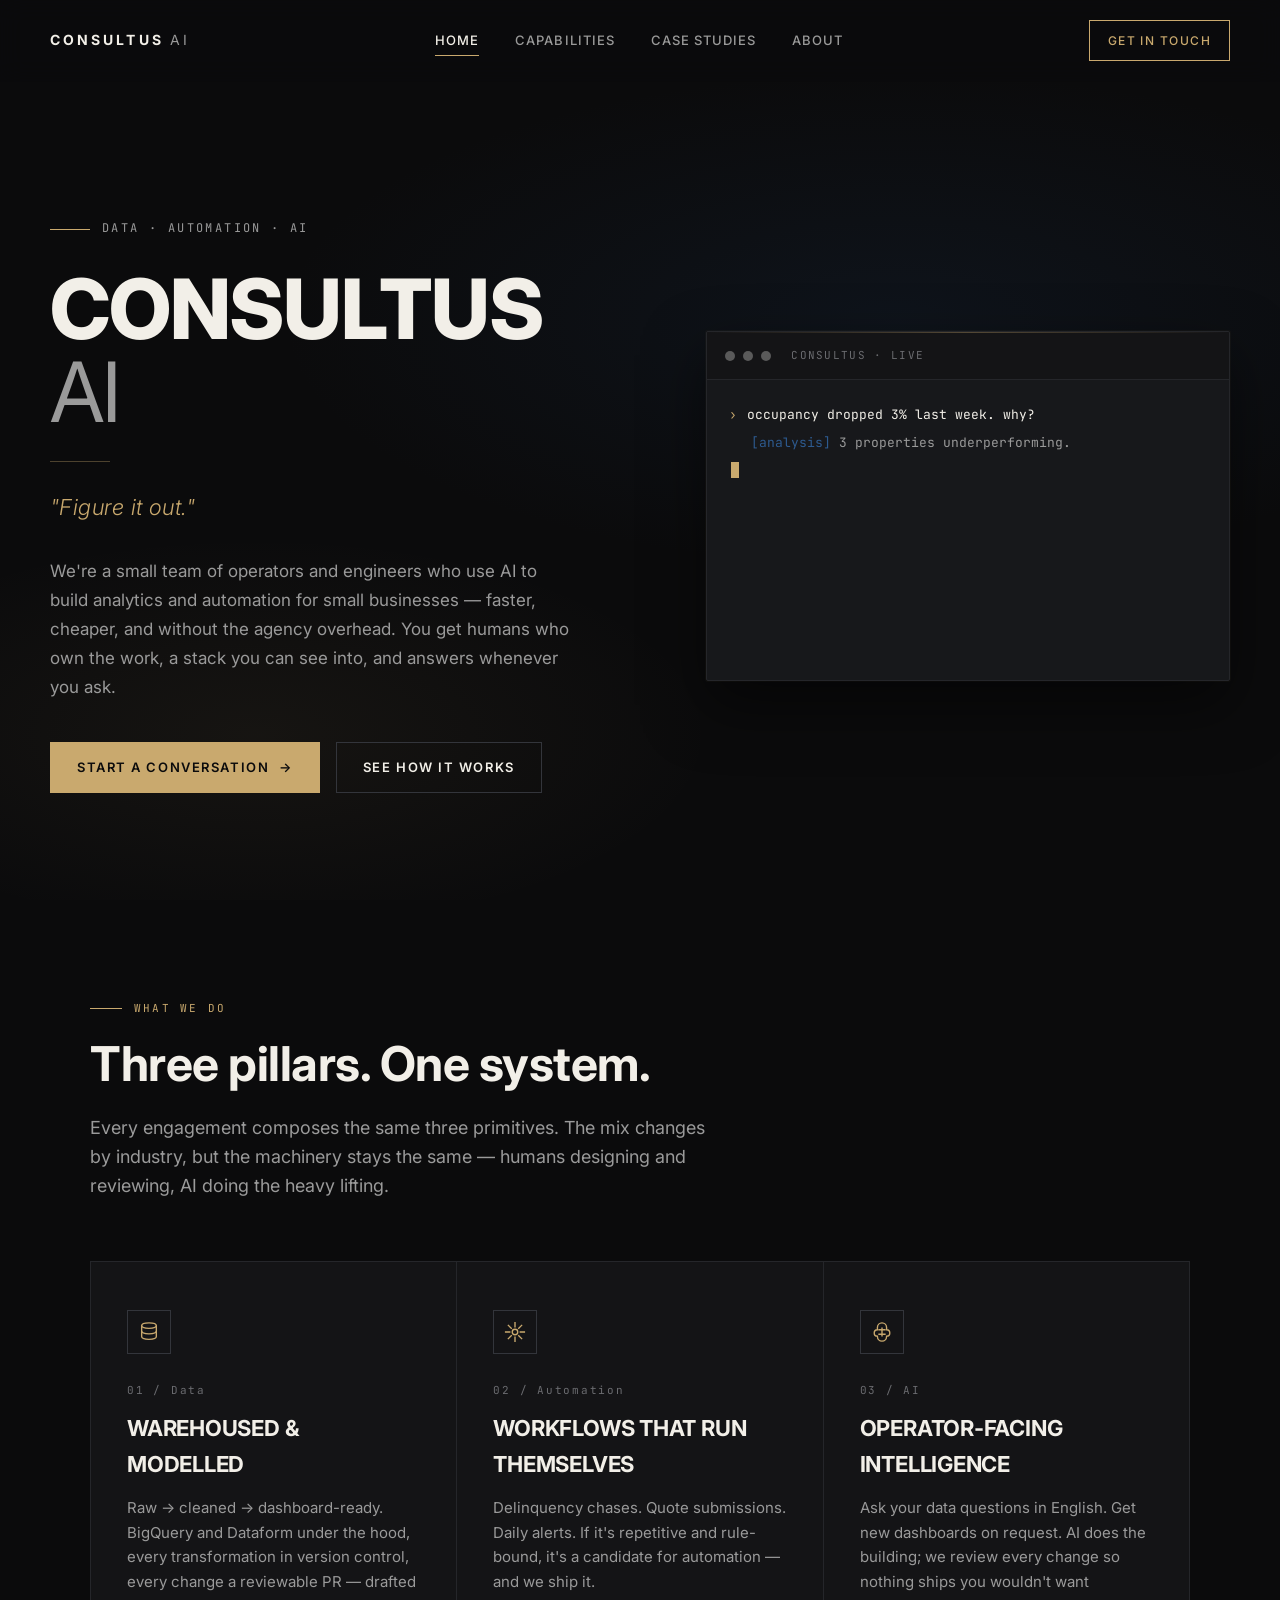
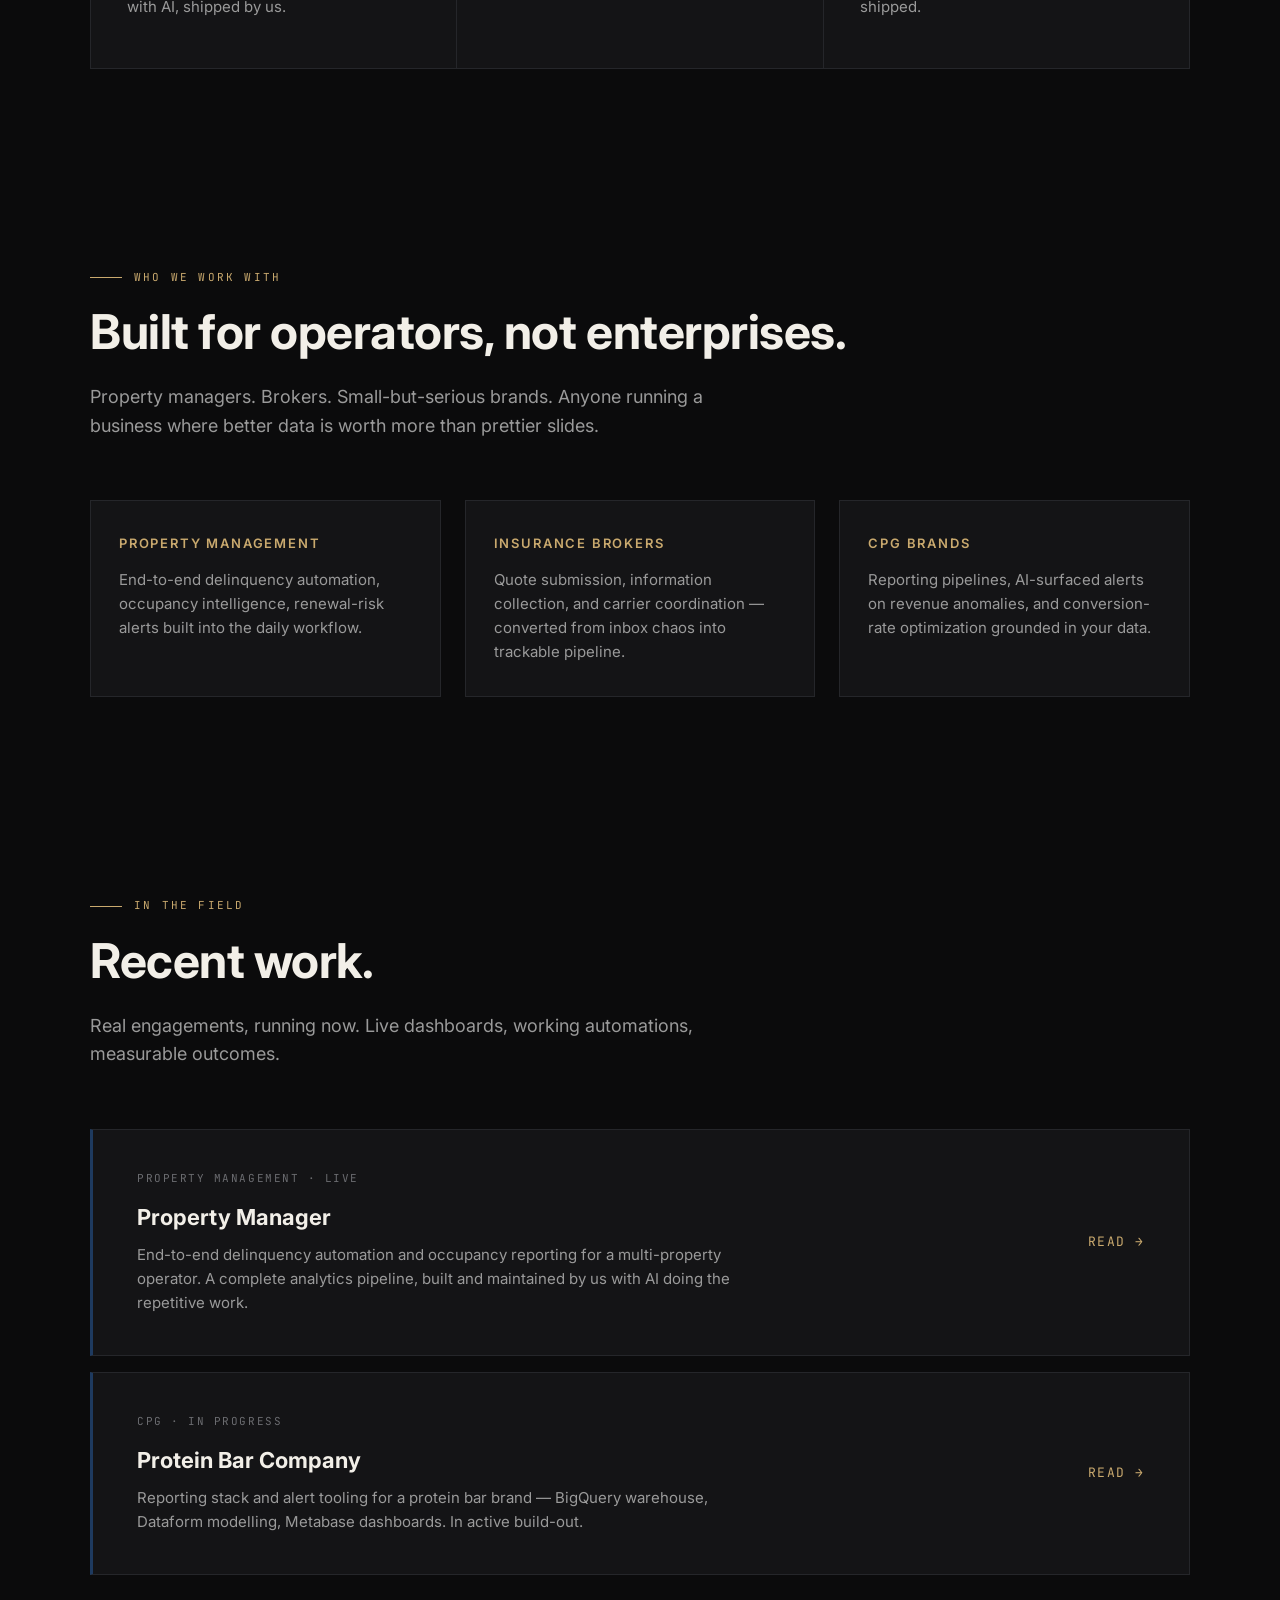
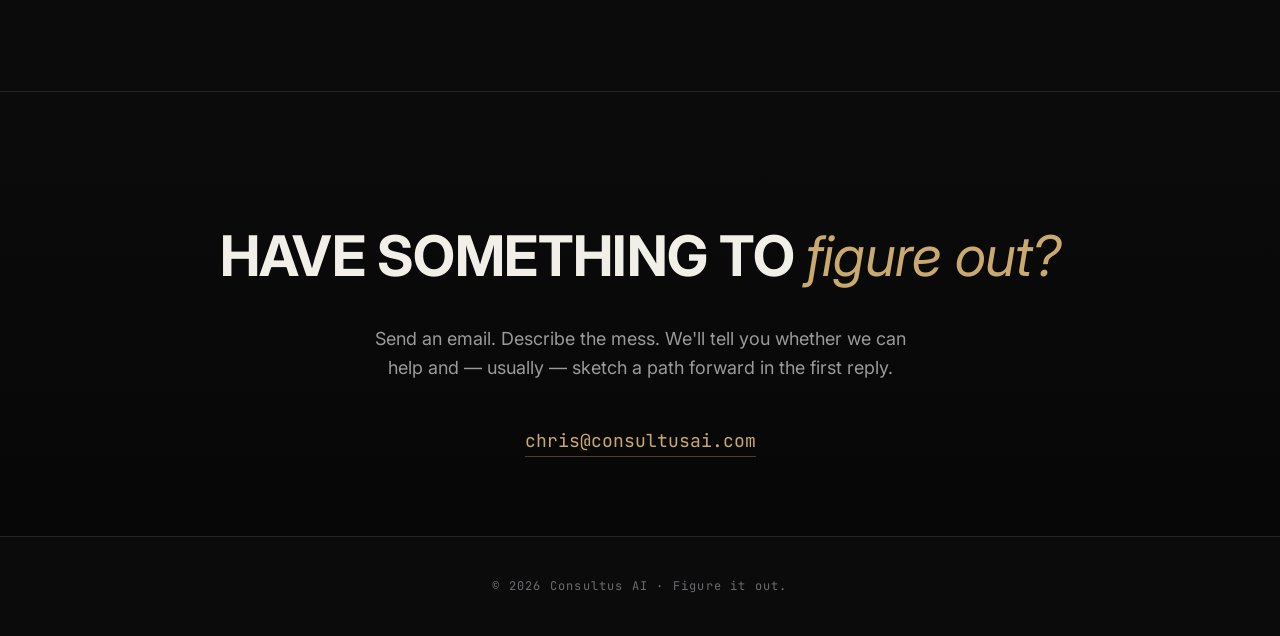
==== index.html @ f6390fef "Initial site: home, capabilities, case studies, about" ====
<!doctype html>
<html lang="en">
<head>
  <meta charset="utf-8" />
  <meta name="viewport" content="width=device-width,initial-scale=1" />
  <title>Consultus AI — Figure it out.</title>
  <meta name="description" content="Human-led, AI-enabled analytics and automation for operators. Data pipelines, dashboards, and workflows we build, maintain, and explain — with AI as the force multiplier." />
  <meta property="og:title" content="Consultus AI — Figure it out." />
  <meta property="og:description" content="Human-led, AI-enabled analytics and automation for operators." />
  <meta property="og:type" content="website" />
  <link rel="preconnect" href="https://fonts.googleapis.com" />
  <link rel="preconnect" href="https://fonts.gstatic.com" crossorigin />
  <link href="https://fonts.googleapis.com/css2?family=Inter:wght@300;400;500;600;700;800&family=JetBrains+Mono:wght@400;500&display=swap" rel="stylesheet" />
  <link rel="stylesheet" href="styles.css" />
</head>
<body>
  <header class="site-header">
    <nav class="nav">
      <a href="/" class="logo">Consultus<span class="ai">AI</span></a>
      <ul class="nav-links">
        <li><a href="/" class="active">Home</a></li>
        <li><a href="/capabilities.html">Capabilities</a></li>
        <li><a href="/case-studies.html">Case Studies</a></li>
        <li><a href="/about.html">About</a></li>
      </ul>
      <a href="mailto:chris@consultusai.com" class="nav-cta">Get in touch</a>
    </nav>
  </header>

  <main>
    <section class="hero">
      <div class="hero-bg"></div>
      <div class="hero-inner">
        <div>
          <div class="hero-eyebrow">Data · Automation · AI</div>
          <h1 class="hero-title">Consultus <span class="ai-mark">AI</span></h1>
          <div class="hero-divider"></div>
          <div class="hero-motto">"Figure it out."</div>
          <p class="hero-copy">
            We're a small team of operators and engineers who use AI to build
            analytics and automation for small businesses — faster, cheaper,
            and without the agency overhead. You get humans who own the work,
            a stack you can see into, and answers whenever you ask.
          </p>
          <div class="hero-ctas">
            <a href="mailto:chris@consultusai.com" class="btn btn-primary">
              Start a conversation <span class="btn-arrow">→</span>
            </a>
            <a href="/capabilities.html" class="btn btn-ghost">See how it works</a>
          </div>
        </div>

        <div class="terminal">
          <div class="terminal-header">
            <span class="dot" style="background:#5a5a5a"></span>
            <span class="dot" style="background:#5a5a5a"></span>
            <span class="dot" style="background:#5a5a5a"></span>
            <span class="title">consultus · live</span>
          </div>
          <div class="terminal-body" id="terminal-body"></div>
        </div>
      </div>
    </section>

    <section class="section reveal">
      <div class="section-eyebrow">What we do</div>
      <h2 class="section-title">Three pillars. One system.</h2>
      <p class="section-lead">
        Every engagement composes the same three primitives. The mix changes by
        industry, but the machinery stays the same — humans designing and
        reviewing, AI doing the heavy lifting.
      </p>

      <div class="pillars">
        <div class="pillar">
          <div class="pillar-icon">
            <svg viewBox="0 0 24 24"><ellipse cx="12" cy="5" rx="8" ry="3"/><path d="M4 5v6c0 1.66 3.58 3 8 3s8-1.34 8-3V5"/><path d="M4 11v6c0 1.66 3.58 3 8 3s8-1.34 8-3v-6"/></svg>
          </div>
          <div class="pillar-number">01 / Data</div>
          <h3 class="pillar-title">Warehoused &amp; modelled</h3>
          <p class="pillar-copy">
            Raw → cleaned → dashboard-ready. BigQuery and Dataform under the hood,
            every transformation in version control, every change a reviewable PR
            — drafted with AI, shipped by us.
          </p>
        </div>

        <div class="pillar">
          <div class="pillar-icon">
            <svg viewBox="0 0 24 24"><circle cx="12" cy="12" r="3"/><path d="M12 1v6M12 17v6M4.22 4.22l4.24 4.24M15.54 15.54l4.24 4.24M1 12h6M17 12h6M4.22 19.78l4.24-4.24M15.54 8.46l4.24-4.24"/></svg>
          </div>
          <div class="pillar-number">02 / Automation</div>
          <h3 class="pillar-title">Workflows that run themselves</h3>
          <p class="pillar-copy">
            Delinquency chases. Quote submissions. Daily alerts. If it's repetitive
            and rule-bound, it's a candidate for automation — and we ship it.
          </p>
        </div>

        <div class="pillar">
          <div class="pillar-icon">
            <svg viewBox="0 0 24 24"><path d="M12 2a5 5 0 0 0-5 5v2.5a3.5 3.5 0 0 0 0 7V17a5 5 0 0 0 10 0v-.5a3.5 3.5 0 0 0 0-7V7a5 5 0 0 0-5-5z"/><path d="M12 7v10M8 9.5h8M8 14.5h8"/></svg>
          </div>
          <div class="pillar-number">03 / AI</div>
          <h3 class="pillar-title">Operator-facing intelligence</h3>
          <p class="pillar-copy">
            Ask your data questions in English. Get new dashboards on request.
            AI does the building; we review every change so nothing ships
            you wouldn't want shipped.
          </p>
        </div>
      </div>
    </section>

    <section class="section reveal">
      <div class="section-eyebrow">Who we work with</div>
      <h2 class="section-title">Built for operators, not enterprises.</h2>
      <p class="section-lead">
        Property managers. Brokers. Small-but-serious brands. Anyone running
        a business where better data is worth more than prettier slides.
      </p>

      <div class="industries">
        <div class="industry-card">
          <h4>Property Management</h4>
          <p>End-to-end delinquency automation, occupancy intelligence, renewal-risk alerts built into the daily workflow.</p>
        </div>
        <div class="industry-card">
          <h4>Insurance Brokers</h4>
          <p>Quote submission, information collection, and carrier coordination — converted from inbox chaos into trackable pipeline.</p>
        </div>
        <div class="industry-card">
          <h4>CPG Brands</h4>
          <p>Reporting pipelines, AI-surfaced alerts on revenue anomalies, and conversion-rate optimization grounded in your data.</p>
        </div>
      </div>
    </section>

    <section class="section reveal">
      <div class="section-eyebrow">In the field</div>
      <h2 class="section-title">Recent work.</h2>
      <p class="section-lead">
        Real engagements, running now. Live dashboards, working automations,
        measurable outcomes.
      </p>

      <a href="/case-studies.html#property-manager" class="case-teaser" style="display:grid">
        <div>
          <div class="meta">Property Management · Live</div>
          <h3>Property Manager</h3>
          <p>End-to-end delinquency automation and occupancy reporting for a multi-property operator. A complete analytics pipeline, built and maintained by us with AI doing the repetitive work.</p>
        </div>
        <div class="arrow">READ →</div>
      </a>

      <a href="/case-studies.html#protein-bar-company" class="case-teaser" style="display:grid">
        <div>
          <div class="meta">CPG · In progress</div>
          <h3>Protein Bar Company</h3>
          <p>Reporting stack and alert tooling for a protein bar brand — BigQuery warehouse, Dataform modelling, Metabase dashboards. In active build-out.</p>
        </div>
        <div class="arrow">READ →</div>
      </a>
    </section>
  </main>

  <section class="contact">
    <div class="contact-inner">
      <h2>Have something to <span class="accent">figure out?</span></h2>
      <p>
        Send an email. Describe the mess. We'll tell you whether we can help
        and — usually — sketch a path forward in the first reply.
      </p>
      <a href="mailto:chris@consultusai.com" class="contact-email">chris@consultusai.com</a>
    </div>
  </section>

  <footer>
    © <span id="year"></span> Consultus AI · Figure it out.
  </footer>

  <script>document.getElementById("year").textContent = new Date().getFullYear();</script>
  <script src="script.js"></script>
</body>
</html>
---- styles.css ----
:root {
  --bg: #0b0b0c;
  --bg-elevated: #141416;
  --bg-card: #17181b;
  --border: #25262a;
  --border-strong: #33353b;
  --text: #f2efe8;
  --text-muted: #9a9a9a;
  --text-dim: #6b6c70;
  --navy: #1e3a5f;
  --navy-bright: #2d5a8f;
  --gold: #c9a96e;
  --gold-bright: #e0bf82;
  --accent-line: rgba(201, 169, 110, 0.35);
  --max-width: 1180px;
  --radius: 2px;
  --font-display: "Inter", -apple-system, BlinkMacSystemFont, "Segoe UI", sans-serif;
  --font-mono: "JetBrains Mono", "SF Mono", Menlo, Consolas, monospace;
}

* { box-sizing: border-box; margin: 0; padding: 0; }

html { scroll-behavior: smooth; }

body {
  background: var(--bg);
  color: var(--text);
  font-family: var(--font-display);
  font-weight: 400;
  line-height: 1.6;
  -webkit-font-smoothing: antialiased;
  -moz-osx-font-smoothing: grayscale;
  overflow-x: hidden;
}

a { color: inherit; text-decoration: none; }

img { max-width: 100%; display: block; }

/* ─── Header ─── */
.site-header {
  position: fixed;
  top: 0;
  left: 0;
  right: 0;
  z-index: 100;
  padding: 20px 40px;
  background: rgba(11, 11, 12, 0.75);
  backdrop-filter: blur(12px);
  -webkit-backdrop-filter: blur(12px);
  border-bottom: 1px solid transparent;
  transition: border-color 0.3s ease;
}
.site-header.scrolled { border-bottom-color: var(--border); }

.nav {
  max-width: var(--max-width);
  margin: 0 auto;
  display: flex;
  align-items: center;
  justify-content: space-between;
}

.logo {
  font-weight: 700;
  letter-spacing: 0.22em;
  font-size: 14px;
  text-transform: uppercase;
}
.logo .ai { color: var(--text-muted); margin-left: 6px; font-weight: 400; }

.nav-links {
  display: flex;
  gap: 36px;
  list-style: none;
  font-size: 13px;
  letter-spacing: 0.08em;
  text-transform: uppercase;
  font-weight: 500;
}
.nav-links a {
  color: var(--text-muted);
  transition: color 0.2s ease;
  position: relative;
}
.nav-links a:hover, .nav-links a.active { color: var(--text); }
.nav-links a.active::after {
  content: "";
  position: absolute;
  left: 0; right: 0; bottom: -8px;
  height: 1px;
  background: var(--gold);
}

.nav-cta {
  padding: 10px 18px;
  border: 1px solid var(--gold);
  color: var(--gold);
  font-size: 12px;
  letter-spacing: 0.12em;
  text-transform: uppercase;
  font-weight: 500;
  transition: all 0.25s ease;
}
.nav-cta:hover {
  background: var(--gold);
  color: var(--bg);
}

/* ─── Layout ─── */
main { padding-top: 72px; }

.section {
  max-width: var(--max-width);
  margin: 0 auto;
  padding: 100px 40px;
}
.section-narrow { max-width: 900px; }

.section-eyebrow {
  font-family: var(--font-mono);
  font-size: 11px;
  letter-spacing: 0.2em;
  text-transform: uppercase;
  color: var(--gold);
  margin-bottom: 20px;
  display: flex;
  align-items: center;
  gap: 12px;
}
.section-eyebrow::before {
  content: "";
  width: 32px;
  height: 1px;
  background: var(--gold);
}

.section-title {
  font-size: clamp(32px, 4vw, 48px);
  font-weight: 700;
  letter-spacing: -0.01em;
  line-height: 1.1;
  margin-bottom: 24px;
}

.section-lead {
  font-size: 18px;
  color: var(--text-muted);
  max-width: 620px;
  margin-bottom: 60px;
}

/* ─── Hero ─── */
.hero {
  min-height: calc(100vh - 72px);
  display: flex;
  align-items: center;
  padding: 120px 40px 80px;
  position: relative;
  overflow: hidden;
}

.hero-bg {
  position: absolute;
  inset: 0;
  background:
    radial-gradient(ellipse 80% 50% at 70% 30%, rgba(30, 58, 95, 0.18), transparent 60%),
    radial-gradient(ellipse 60% 40% at 20% 80%, rgba(201, 169, 110, 0.06), transparent 60%);
  pointer-events: none;
}

.hero-inner {
  max-width: var(--max-width);
  margin: 0 auto;
  width: 100%;
  display: grid;
  grid-template-columns: 1.1fr 1fr;
  gap: 80px;
  align-items: center;
  position: relative;
}

.hero-eyebrow {
  font-family: var(--font-mono);
  font-size: 12px;
  letter-spacing: 0.2em;
  text-transform: uppercase;
  color: var(--text-muted);
  margin-bottom: 28px;
  display: flex;
  align-items: center;
  gap: 12px;
}
.hero-eyebrow::before {
  content: "";
  width: 40px;
  height: 1px;
  background: var(--gold);
}

.hero-title {
  font-size: clamp(44px, 6.5vw, 84px);
  font-weight: 800;
  letter-spacing: -0.02em;
  line-height: 1;
  margin-bottom: 28px;
  text-transform: uppercase;
}
.hero-title .ai-mark {
  color: var(--text-muted);
  font-weight: 400;
}

.hero-divider {
  width: 60px;
  height: 1px;
  background: var(--accent-line);
  margin: 28px 0;
}

.hero-motto {
  font-size: clamp(18px, 2vw, 22px);
  color: var(--gold);
  font-style: italic;
  letter-spacing: 0.02em;
  margin-bottom: 32px;
  font-weight: 300;
}

.hero-copy {
  font-size: 17px;
  color: var(--text-muted);
  margin-bottom: 40px;
  max-width: 520px;
  line-height: 1.7;
}

.hero-ctas {
  display: flex;
  gap: 16px;
  flex-wrap: wrap;
}

.btn {
  display: inline-flex;
  align-items: center;
  gap: 10px;
  padding: 14px 26px;
  font-size: 13px;
  letter-spacing: 0.12em;
  text-transform: uppercase;
  font-weight: 600;
  border: 1px solid transparent;
  transition: all 0.25s ease;
  cursor: pointer;
  font-family: inherit;
}
.btn-primary {
  background: var(--gold);
  color: var(--bg);
  border-color: var(--gold);
}
.btn-primary:hover {
  background: var(--gold-bright);
  border-color: var(--gold-bright);
  transform: translateY(-1px);
}
.btn-ghost {
  color: var(--text);
  border-color: var(--border-strong);
}
.btn-ghost:hover {
  border-color: var(--gold);
  color: var(--gold);
}
.btn-arrow { transition: transform 0.25s ease; }
.btn:hover .btn-arrow { transform: translateX(4px); }

/* ─── Hero Terminal ─── */
.terminal {
  background: var(--bg-card);
  border: 1px solid var(--border);
  border-radius: var(--radius);
  font-family: var(--font-mono);
  font-size: 13px;
  line-height: 1.7;
  box-shadow: 0 24px 60px rgba(0, 0, 0, 0.5), 0 0 0 1px rgba(201, 169, 110, 0.04);
  position: relative;
  overflow: hidden;
}
.terminal::before {
  content: "";
  position: absolute;
  top: 0; left: 0; right: 0;
  height: 1px;
  background: linear-gradient(90deg, transparent, var(--accent-line), transparent);
}

.terminal-header {
  display: flex;
  align-items: center;
  gap: 8px;
  padding: 14px 18px;
  border-bottom: 1px solid var(--border);
  background: var(--bg-elevated);
}
.terminal-header .dot {
  width: 10px;
  height: 10px;
  border-radius: 50%;
  background: var(--border-strong);
}
.terminal-header .title {
  margin-left: 12px;
  font-size: 11px;
  color: var(--text-dim);
  letter-spacing: 0.12em;
  text-transform: uppercase;
}

.terminal-body {
  padding: 24px 22px;
  min-height: 300px;
}

.terminal-line { margin-bottom: 6px; display: block; }
.prompt-line { color: var(--text); }
.prompt-line .prompt-sigil { color: var(--gold); margin-right: 10px; }
.response-line { color: var(--text-muted); padding-left: 22px; }
.response-line .tag { color: var(--navy-bright); margin-right: 8px; }
.response-line .value { color: var(--gold); }
.cursor {
  display: inline-block;
  width: 8px;
  height: 16px;
  background: var(--gold);
  vertical-align: -3px;
  margin-left: 2px;
  animation: blink 1s steps(2) infinite;
}
@keyframes blink { 50% { opacity: 0; } }

/* ─── Pillars (Data × Automation × AI) ─── */
.pillars {
  display: grid;
  grid-template-columns: repeat(3, 1fr);
  gap: 1px;
  background: var(--border);
  border: 1px solid var(--border);
}
.pillar {
  background: var(--bg-elevated);
  padding: 48px 36px;
  transition: background 0.3s ease;
  position: relative;
  overflow: hidden;
}
.pillar:hover { background: var(--bg-card); }
.pillar::after {
  content: "";
  position: absolute;
  bottom: 0; left: 0;
  height: 2px;
  width: 0;
  background: var(--gold);
  transition: width 0.4s ease;
}
.pillar:hover::after { width: 100%; }

.pillar-icon {
  width: 44px;
  height: 44px;
  border: 1px solid var(--border-strong);
  display: flex;
  align-items: center;
  justify-content: center;
  margin-bottom: 28px;
  color: var(--gold);
}
.pillar-icon svg { width: 22px; height: 22px; stroke: currentColor; fill: none; stroke-width: 1.5; }

.pillar-number {
  font-family: var(--font-mono);
  font-size: 11px;
  letter-spacing: 0.16em;
  color: var(--text-dim);
  margin-bottom: 12px;
}

.pillar-title {
  font-size: 22px;
  font-weight: 700;
  letter-spacing: -0.01em;
  margin-bottom: 14px;
  text-transform: uppercase;
}

.pillar-copy {
  color: var(--text-muted);
  font-size: 15px;
  line-height: 1.65;
}

/* ─── Industries ─── */
.industries {
  display: grid;
  grid-template-columns: repeat(3, 1fr);
  gap: 24px;
  margin-top: 40px;
}
.industry-card {
  border: 1px solid var(--border);
  padding: 32px 28px;
  background: var(--bg-elevated);
  transition: border-color 0.25s ease, transform 0.25s ease;
}
.industry-card:hover {
  border-color: var(--gold);
  transform: translateY(-2px);
}
.industry-card h4 {
  font-size: 13px;
  text-transform: uppercase;
  letter-spacing: 0.14em;
  color: var(--gold);
  margin-bottom: 14px;
  font-weight: 600;
}
.industry-card p {
  font-size: 15px;
  color: var(--text-muted);
  line-height: 1.6;
}

/* ─── Case Study Teaser ─── */
.case-teaser {
  border: 1px solid var(--border);
  border-left: 3px solid var(--navy);
  padding: 40px 44px;
  display: grid;
  grid-template-columns: 1fr auto;
  gap: 40px;
  align-items: center;
  background: var(--bg-elevated);
  transition: border-color 0.25s ease;
  margin-bottom: 16px;
}
.case-teaser:hover {
  border-color: var(--border-strong);
  border-left-color: var(--gold);
}
.case-teaser h3 {
  font-size: 22px;
  margin-bottom: 8px;
  font-weight: 700;
}
.case-teaser .meta {
  font-family: var(--font-mono);
  font-size: 11px;
  letter-spacing: 0.14em;
  text-transform: uppercase;
  color: var(--text-dim);
  margin-bottom: 12px;
}
.case-teaser p { color: var(--text-muted); font-size: 15px; max-width: 620px; }
.case-teaser .arrow {
  color: var(--gold);
  font-family: var(--font-mono);
  font-size: 13px;
  letter-spacing: 0.12em;
}

/* ─── Principles (on capabilities page) ─── */
.principle {
  border-top: 1px solid var(--border);
  padding: 48px 0;
  display: grid;
  grid-template-columns: 120px 1fr;
  gap: 40px;
}
.principle:last-child { border-bottom: 1px solid var(--border); }
.principle-num {
  font-family: var(--font-mono);
  font-size: 13px;
  color: var(--gold);
  letter-spacing: 0.14em;
}
.principle h3 {
  font-size: 22px;
  margin-bottom: 12px;
  font-weight: 700;
}
.principle p {
  color: var(--text-muted);
  font-size: 15px;
  line-height: 1.7;
  max-width: 680px;
}

/* ─── Stack Table ─── */
.stack-table {
  width: 100%;
  border-collapse: collapse;
  font-size: 15px;
  margin-top: 20px;
}
.stack-table th, .stack-table td {
  text-align: left;
  padding: 18px 20px;
  border-bottom: 1px solid var(--border);
}
.stack-table th {
  font-family: var(--font-mono);
  font-size: 11px;
  letter-spacing: 0.14em;
  text-transform: uppercase;
  color: var(--text-dim);
  font-weight: 500;
}
.stack-table td:first-child {
  color: var(--gold);
  font-weight: 600;
  width: 220px;
}
.stack-table td:nth-child(2) {
  width: 200px;
  color: var(--text);
}
.stack-table td:nth-child(3) { color: var(--text-muted); }

/* ─── Case Study Detail ─── */
.case-detail { margin-top: 40px; }
.case-detail-header {
  border-left: 3px solid var(--gold);
  padding-left: 28px;
  margin-bottom: 56px;
}
.case-detail-header .meta {
  font-family: var(--font-mono);
  font-size: 11px;
  letter-spacing: 0.14em;
  text-transform: uppercase;
  color: var(--text-dim);
  margin-bottom: 14px;
}
.case-detail-header h2 {
  font-size: 38px;
  margin-bottom: 16px;
  font-weight: 700;
  letter-spacing: -0.01em;
}
.case-detail-header .summary {
  color: var(--text-muted);
  font-size: 17px;
  max-width: 720px;
  line-height: 1.7;
}

.case-section {
  display: grid;
  grid-template-columns: 180px 1fr;
  gap: 40px;
  padding: 36px 0;
  border-top: 1px solid var(--border);
}
.case-section:last-child { border-bottom: 1px solid var(--border); }
.case-section h4 {
  font-family: var(--font-mono);
  font-size: 11px;
  letter-spacing: 0.18em;
  text-transform: uppercase;
  color: var(--gold);
  padding-top: 4px;
}
.case-section p, .case-section li {
  color: var(--text-muted);
  font-size: 15px;
  line-height: 1.75;
  margin-bottom: 10px;
  max-width: 680px;
}
.case-section ul { padding-left: 20px; }

.case-status {
  display: inline-block;
  padding: 4px 10px;
  background: rgba(30, 58, 95, 0.25);
  border: 1px solid var(--navy-bright);
  color: var(--navy-bright);
  font-family: var(--font-mono);
  font-size: 10px;
  letter-spacing: 0.14em;
  text-transform: uppercase;
}
.case-status.live {
  background: rgba(201, 169, 110, 0.1);
  border-color: var(--gold);
  color: var(--gold);
}

/* ─── About ─── */
.about-hero {
  padding: 140px 40px 80px;
  max-width: var(--max-width);
  margin: 0 auto;
  display: grid;
  grid-template-columns: 0.9fr 1.1fr;
  gap: 80px;
  align-items: center;
}

.about-photo {
  position: relative;
  aspect-ratio: 4 / 5;
  overflow: hidden;
  border: 1px solid var(--border);
}
.about-photo img {
  width: 100%;
  height: 100%;
  object-fit: cover;
  filter: saturate(0.92) contrast(1.02);
  transition: filter 0.4s ease;
}
.about-photo::after {
  content: "";
  position: absolute;
  inset: 0;
  border: 1px solid var(--accent-line);
  pointer-events: none;
  transform: translate(10px, 10px);
  transition: transform 0.4s ease;
}
.about-photo:hover::after { transform: translate(14px, 14px); }

.about-bio h1 {
  font-size: clamp(36px, 4.5vw, 56px);
  font-weight: 800;
  letter-spacing: -0.01em;
  line-height: 1.05;
  margin-bottom: 18px;
  text-transform: uppercase;
}
.about-bio .role {
  font-family: var(--font-mono);
  font-size: 12px;
  letter-spacing: 0.18em;
  text-transform: uppercase;
  color: var(--gold);
  margin-bottom: 24px;
  display: flex;
  align-items: center;
  gap: 12px;
}
.about-bio .role::before {
  content: "";
  width: 32px;
  height: 1px;
  background: var(--gold);
}
.about-bio p {
  color: var(--text-muted);
  font-size: 17px;
  line-height: 1.75;
  margin-bottom: 18px;
  max-width: 560px;
}
.about-bio p strong { color: var(--text); font-weight: 600; }

.specialties {
  margin-top: 80px;
  padding-top: 60px;
  border-top: 1px solid var(--border);
}
.specialties-grid {
  display: grid;
  grid-template-columns: repeat(3, 1fr);
  gap: 1px;
  background: var(--border);
  border: 1px solid var(--border);
  margin-top: 32px;
}
.specialty {
  background: var(--bg-elevated);
  padding: 28px 24px;
  transition: background 0.25s ease;
}
.specialty:hover { background: var(--bg-card); }
.specialty .num {
  font-family: var(--font-mono);
  font-size: 11px;
  color: var(--text-dim);
  letter-spacing: 0.14em;
  margin-bottom: 10px;
}
.specialty h4 {
  font-size: 16px;
  font-weight: 600;
  color: var(--text);
  margin-bottom: 8px;
}
.specialty p {
  font-size: 13px;
  color: var(--text-muted);
  line-height: 1.55;
}

.values {
  margin-top: 80px;
  padding-top: 60px;
  border-top: 1px solid var(--border);
}
.values-grid {
  display: grid;
  grid-template-columns: repeat(3, 1fr);
  gap: 40px;
  margin-top: 32px;
}
.value h4 {
  font-size: 14px;
  text-transform: uppercase;
  letter-spacing: 0.14em;
  color: var(--gold);
  margin-bottom: 14px;
  font-weight: 600;
}
.value p {
  color: var(--text-muted);
  font-size: 15px;
  line-height: 1.65;
}

/* ─── Contact / Footer ─── */
.contact {
  padding: 120px 40px 80px;
  background: linear-gradient(180deg, var(--bg) 0%, #070708 100%);
  border-top: 1px solid var(--border);
}
.contact-inner {
  max-width: var(--max-width);
  margin: 0 auto;
  text-align: center;
}
.contact h2 {
  font-size: clamp(36px, 5vw, 56px);
  font-weight: 700;
  letter-spacing: -0.01em;
  margin-bottom: 24px;
  text-transform: uppercase;
}
.contact h2 .accent { color: var(--gold); font-style: italic; font-weight: 400; text-transform: none; }
.contact p {
  color: var(--text-muted);
  font-size: 18px;
  max-width: 560px;
  margin: 0 auto 44px;
  line-height: 1.6;
}
.contact-email {
  font-family: var(--font-mono);
  font-size: 18px;
  color: var(--gold);
  border-bottom: 1px solid var(--accent-line);
  padding-bottom: 4px;
  transition: border-color 0.25s ease;
}
.contact-email:hover { border-color: var(--gold); }

footer {
  padding: 40px;
  border-top: 1px solid var(--border);
  text-align: center;
  color: var(--text-dim);
  font-size: 12px;
  font-family: var(--font-mono);
  letter-spacing: 0.1em;
}

/* ─── Reveal on scroll ─── */
.reveal {
  opacity: 0;
  transform: translateY(16px);
  transition: opacity 0.7s ease, transform 0.7s ease;
}
.reveal.in { opacity: 1; transform: none; }

/* ─── Responsive ─── */
@media (max-width: 900px) {
  .hero-inner { grid-template-columns: 1fr; gap: 60px; }
  .pillars { grid-template-columns: 1fr; }
  .industries { grid-template-columns: 1fr; }
  .case-teaser { grid-template-columns: 1fr; gap: 16px; }
  .principle { grid-template-columns: 1fr; gap: 16px; }
  .case-section { grid-template-columns: 1fr; gap: 12px; }
  .stack-table td:first-child, .stack-table td:nth-child(2) { width: auto; }
  .nav-links { display: none; }
  .section { padding: 70px 24px; }
  .site-header { padding: 16px 24px; }
  .hero { padding: 100px 24px 60px; }
  .contact { padding: 80px 24px 60px; }
  .about-hero { grid-template-columns: 1fr; gap: 40px; padding: 120px 24px 60px; }
  .specialties-grid { grid-template-columns: 1fr; }
  .values-grid { grid-template-columns: 1fr; gap: 28px; }
}
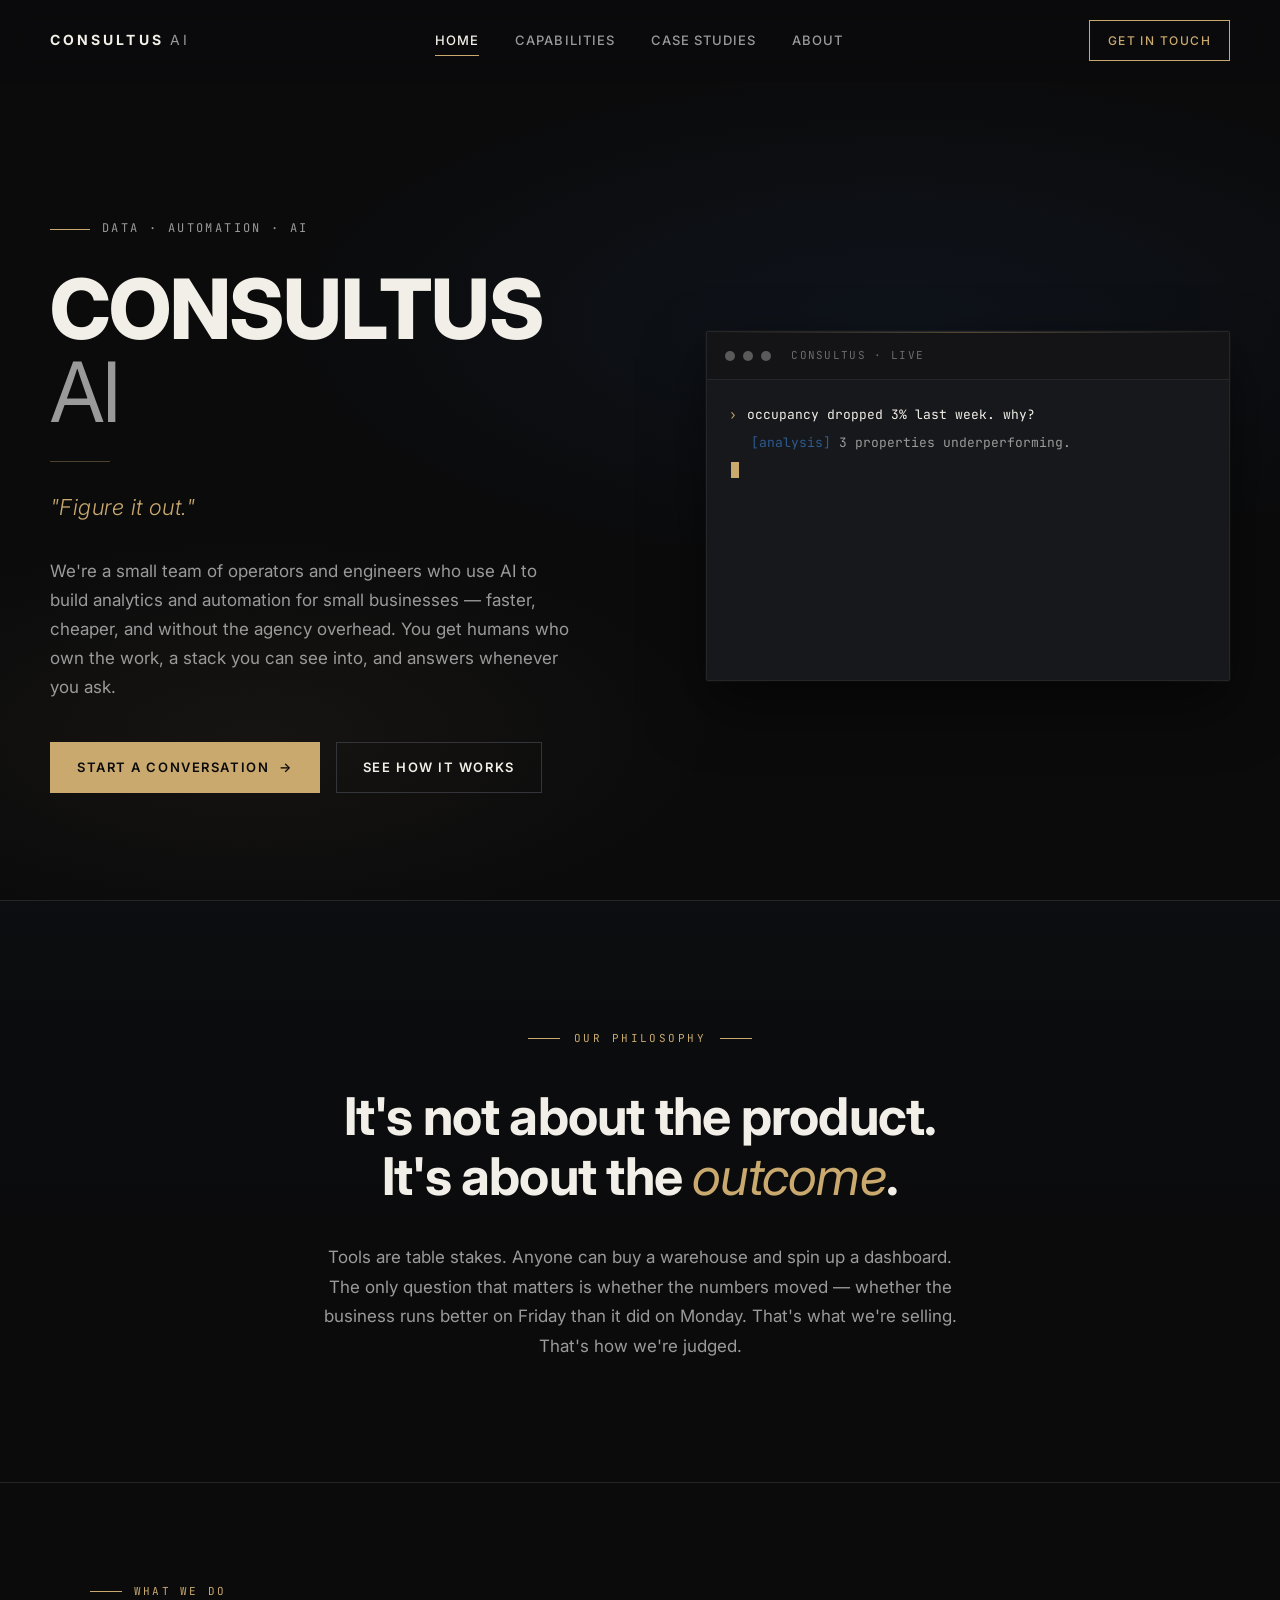
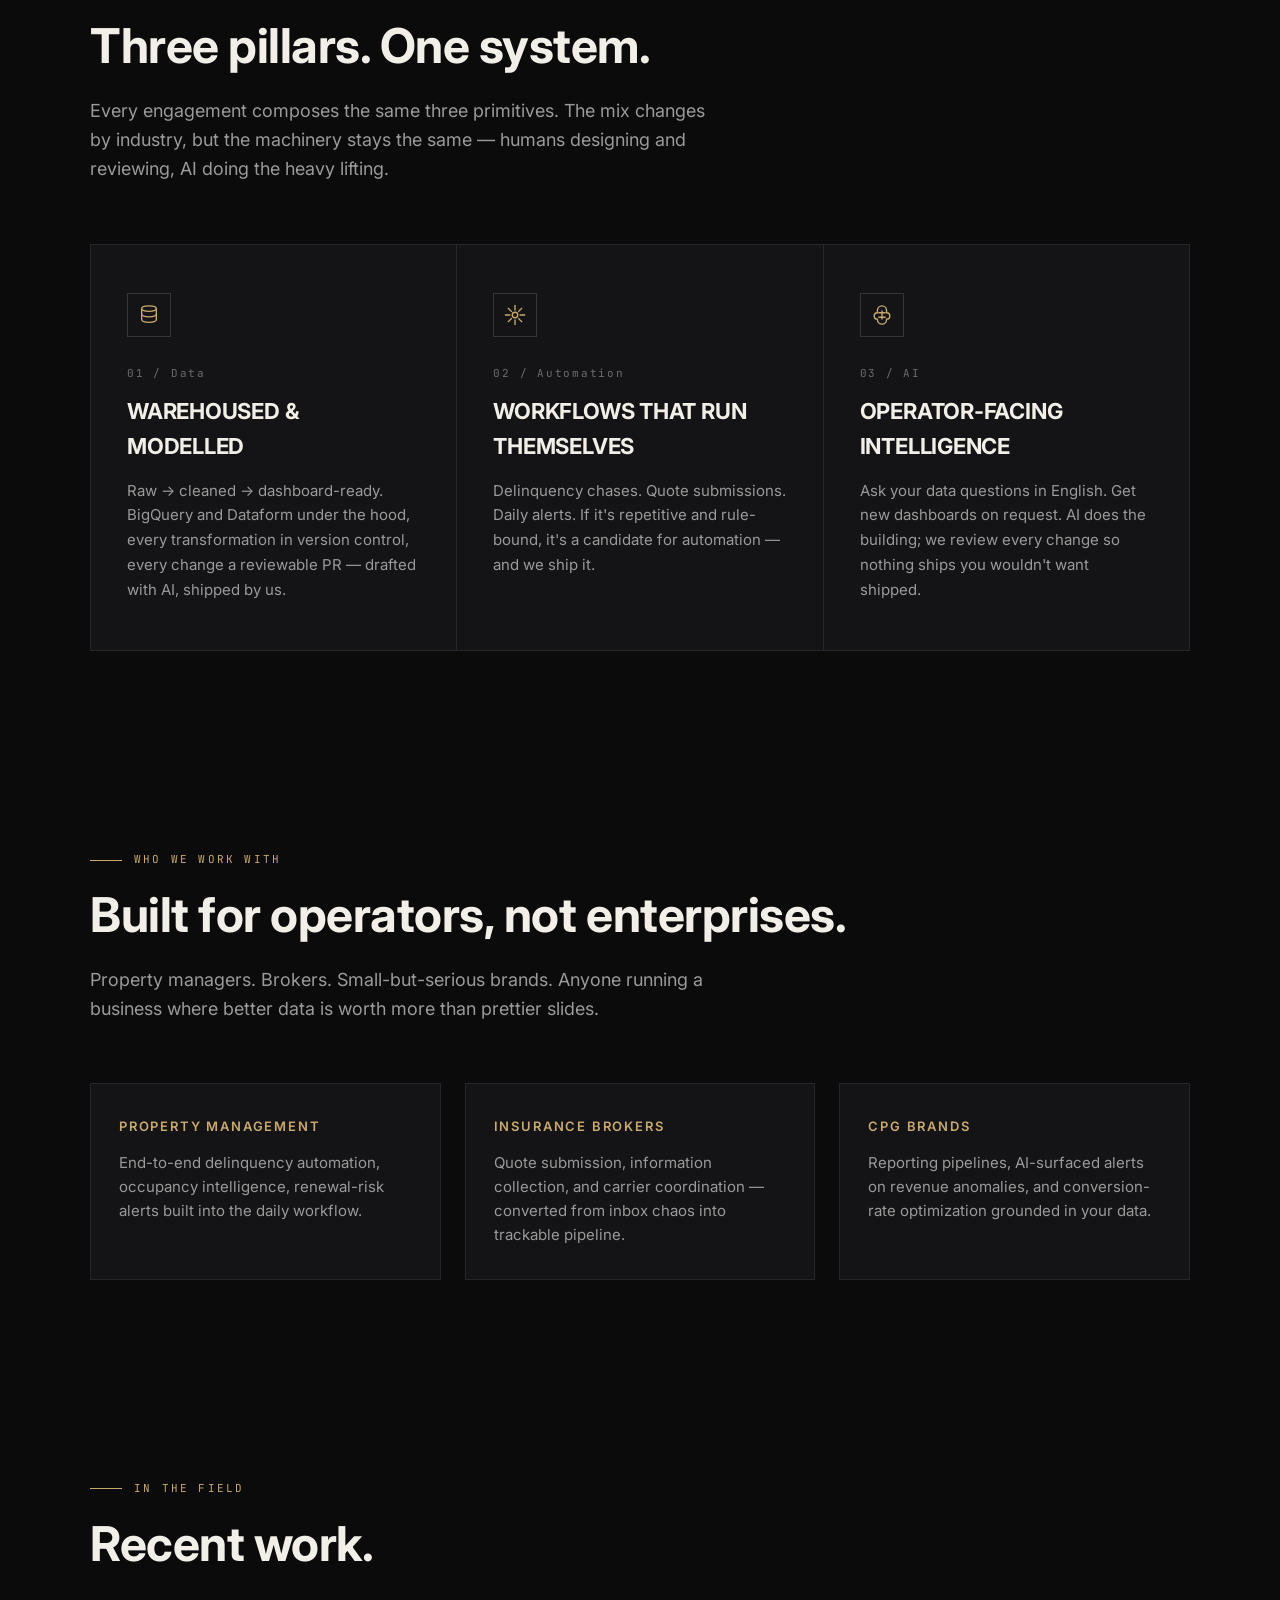
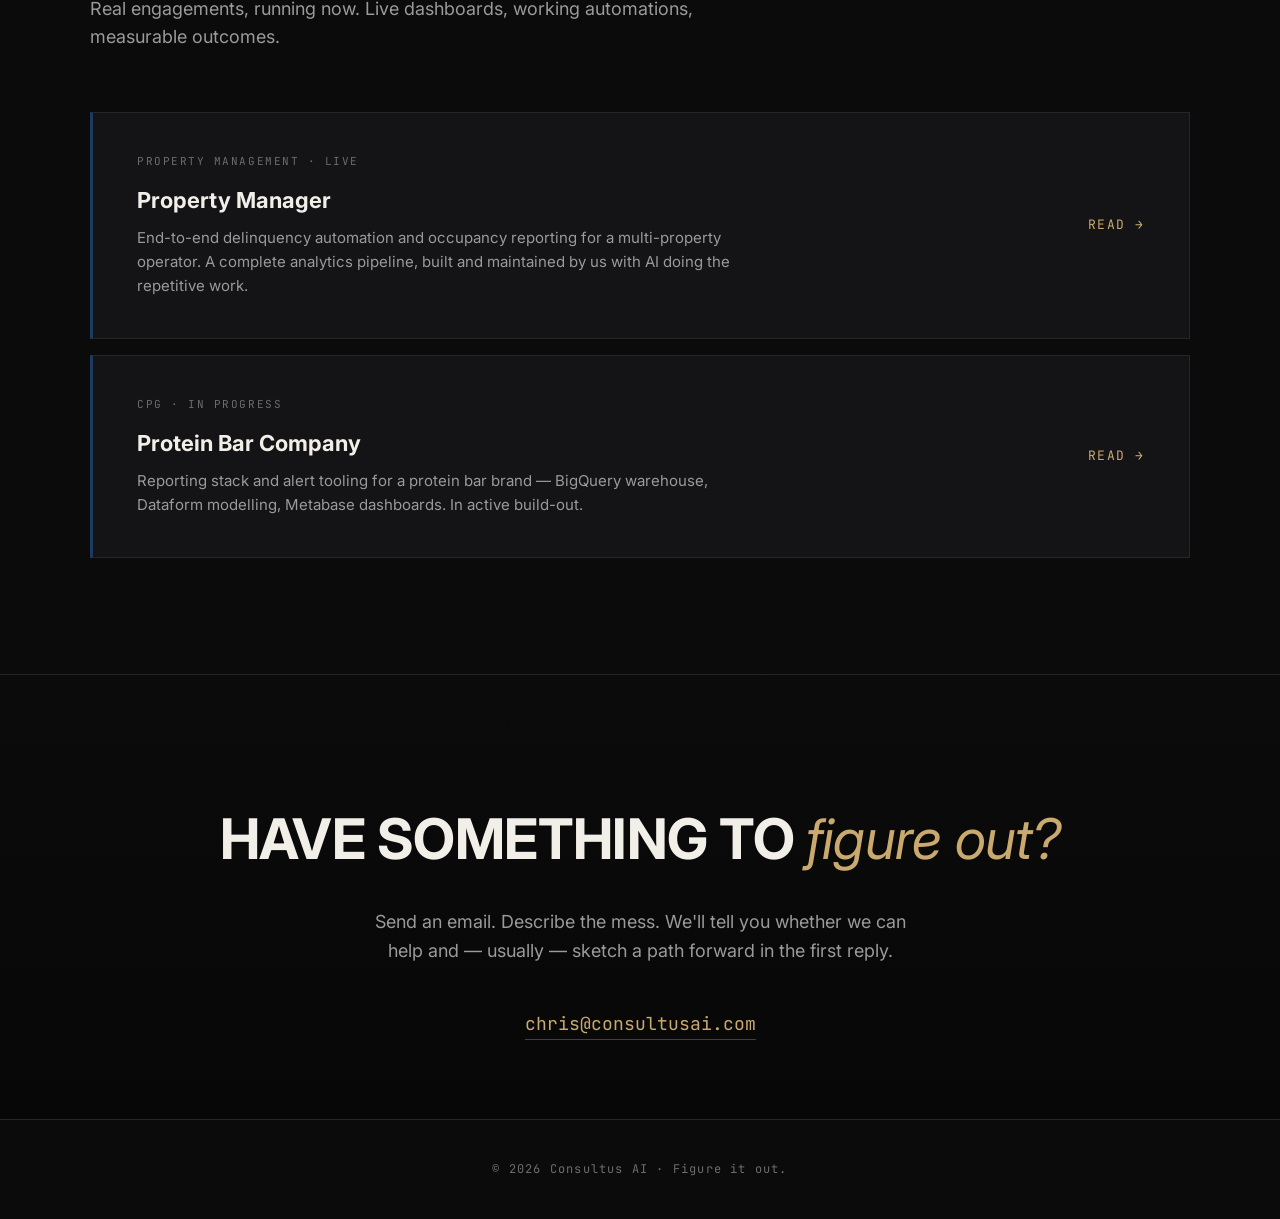
==== commit 84d16eb8: "Add 'outcome over product' philosophy on home and about" ====
--- a/index.html
+++ b/index.html
@@ -24,8 +24,20 @@
         <li><a href="/about.html">About</a></li>
       </ul>
       <a href="mailto:chris@consultusai.com" class="nav-cta">Get in touch</a>
+      <button class="nav-toggle" aria-label="Open menu" aria-expanded="false" aria-controls="mobile-menu">
+        <span></span><span></span><span></span>
+      </button>
     </nav>
   </header>
+
+  <div class="mobile-menu" id="mobile-menu" aria-hidden="true">
+    <a href="/" class="mobile-link active"><span class="hint">01</span>Home</a>
+    <a href="/capabilities.html" class="mobile-link"><span class="hint">02</span>Capabilities</a>
+    <a href="/case-studies.html" class="mobile-link"><span class="hint">03</span>Case Studies</a>
+    <a href="/about.html" class="mobile-link"><span class="hint">04</span>About</a>
+    <a href="mailto:chris@consultusai.com" class="mobile-cta">Get in touch →</a>
+    <div class="mobile-motto">Figure it out.</div>
+  </div>
 
   <main>
     <section class="hero">
@@ -62,6 +74,22 @@
       </div>
     </section>
 
+    <section class="philosophy reveal">
+      <div class="philosophy-inner">
+        <div class="philosophy-eyebrow">Our philosophy</div>
+        <blockquote>
+          It's not about the product.<br>
+          It's about the <span class="outcome">outcome</span>.
+        </blockquote>
+        <p>
+          Tools are table stakes. Anyone can buy a warehouse and spin up a
+          dashboard. The only question that matters is whether the numbers
+          moved — whether the business runs better on Friday than it did on
+          Monday. That's what we're selling. That's how we're judged.
+        </p>
+      </div>
+    </section>
+
     <section class="section reveal">
       <div class="section-eyebrow">What we do</div>
       <h2 class="section-title">Three pillars. One system.</h2>
--- a/styles.css
+++ b/styles.css
@@ -107,6 +107,105 @@
   color: var(--bg);
 }
 
+/* Hamburger */
+.nav-toggle {
+  display: none;
+  background: none;
+  border: none;
+  cursor: pointer;
+  padding: 8px;
+  width: 44px;
+  height: 44px;
+  position: relative;
+  z-index: 102;
+}
+.nav-toggle span {
+  display: block;
+  width: 24px;
+  height: 1.5px;
+  background: var(--text);
+  margin: 6px auto;
+  transition: transform 0.3s ease, opacity 0.2s ease, background 0.25s ease;
+}
+.nav-toggle:hover span { background: var(--gold); }
+.nav-toggle.open span:nth-child(1) { transform: translateY(7.5px) rotate(45deg); }
+.nav-toggle.open span:nth-child(2) { opacity: 0; }
+.nav-toggle.open span:nth-child(3) { transform: translateY(-7.5px) rotate(-45deg); }
+
+/* Mobile full-screen menu */
+.mobile-menu {
+  position: fixed;
+  inset: 0;
+  background: rgba(11, 11, 12, 0.98);
+  backdrop-filter: blur(16px);
+  -webkit-backdrop-filter: blur(16px);
+  z-index: 101;
+  padding: 100px 32px 40px;
+  display: flex;
+  flex-direction: column;
+  gap: 4px;
+  opacity: 0;
+  pointer-events: none;
+  transform: translateY(-8px);
+  transition: opacity 0.3s ease, transform 0.3s ease;
+}
+.mobile-menu.open {
+  opacity: 1;
+  pointer-events: auto;
+  transform: none;
+}
+.mobile-menu a.mobile-link {
+  display: block;
+  padding: 22px 0;
+  font-size: 26px;
+  font-weight: 600;
+  letter-spacing: -0.01em;
+  color: var(--text);
+  border-bottom: 1px solid var(--border);
+  transition: color 0.2s ease, padding-left 0.25s ease;
+}
+.mobile-menu a.mobile-link:hover,
+.mobile-menu a.mobile-link.active {
+  color: var(--gold);
+  padding-left: 8px;
+}
+.mobile-menu a.mobile-link .hint {
+  display: inline-block;
+  font-family: var(--font-mono);
+  font-size: 11px;
+  color: var(--text-dim);
+  letter-spacing: 0.16em;
+  text-transform: uppercase;
+  margin-right: 16px;
+  width: 24px;
+}
+.mobile-menu .mobile-cta {
+  margin-top: 40px;
+  display: inline-flex;
+  align-self: flex-start;
+  padding: 16px 28px;
+  border: 1px solid var(--gold);
+  color: var(--gold);
+  font-size: 13px;
+  letter-spacing: 0.14em;
+  text-transform: uppercase;
+  font-weight: 600;
+  transition: all 0.25s ease;
+}
+.mobile-menu .mobile-cta:hover {
+  background: var(--gold);
+  color: var(--bg);
+}
+.mobile-menu .mobile-motto {
+  margin-top: auto;
+  font-family: var(--font-mono);
+  font-size: 11px;
+  letter-spacing: 0.18em;
+  text-transform: uppercase;
+  color: var(--text-dim);
+  padding-top: 40px;
+}
+
 /* ─── Layout ─── */
 main { padding-top: 72px; }
 
@@ -340,6 +439,61 @@
 }
 @keyframes blink { 50% { opacity: 0; } }
 
+/* ─── Philosophy pull-quote ─── */
+.philosophy {
+  border-top: 1px solid var(--border);
+  border-bottom: 1px solid var(--border);
+  background: linear-gradient(180deg, rgba(30, 58, 95, 0.05), transparent 60%);
+}
+.philosophy-inner {
+  max-width: 900px;
+  margin: 0 auto;
+  padding: 120px 40px;
+  text-align: center;
+}
+.philosophy-eyebrow {
+  font-family: var(--font-mono);
+  font-size: 11px;
+  letter-spacing: 0.22em;
+  text-transform: uppercase;
+  color: var(--gold);
+  margin-bottom: 40px;
+  display: inline-flex;
+  align-items: center;
+  gap: 14px;
+}
+.philosophy-eyebrow::before,
+.philosophy-eyebrow::after {
+  content: "";
+  width: 32px;
+  height: 1px;
+  background: var(--gold);
+}
+.philosophy blockquote {
+  font-size: clamp(30px, 4.2vw, 52px);
+  font-weight: 700;
+  letter-spacing: -0.015em;
+  line-height: 1.15;
+  margin: 0 auto 36px;
+  max-width: 780px;
+}
+.philosophy blockquote .outcome {
+  color: var(--gold);
+  font-style: italic;
+  font-weight: 400;
+}
+.philosophy p {
+  max-width: 640px;
+  margin: 0 auto;
+  color: var(--text-muted);
+  font-size: 17px;
+  line-height: 1.75;
+}
+
+@media (max-width: 900px) {
+  .philosophy-inner { padding: 80px 24px; }
+}
+
 /* ─── Pillars (Data × Automation × AI) ─── */
 .pillars {
   display: grid;
@@ -794,6 +948,8 @@
   .case-section { grid-template-columns: 1fr; gap: 12px; }
   .stack-table td:first-child, .stack-table td:nth-child(2) { width: auto; }
   .nav-links { display: none; }
+  .nav-cta { display: none; }
+  .nav-toggle { display: block; }
   .section { padding: 70px 24px; }
   .site-header { padding: 16px 24px; }
   .hero { padding: 100px 24px 60px; }
@@ -802,3 +958,7 @@
   .specialties-grid { grid-template-columns: 1fr; }
   .values-grid { grid-template-columns: 1fr; gap: 28px; }
 }
+
+@media (min-width: 901px) {
+  .mobile-menu { display: none !important; }
+}
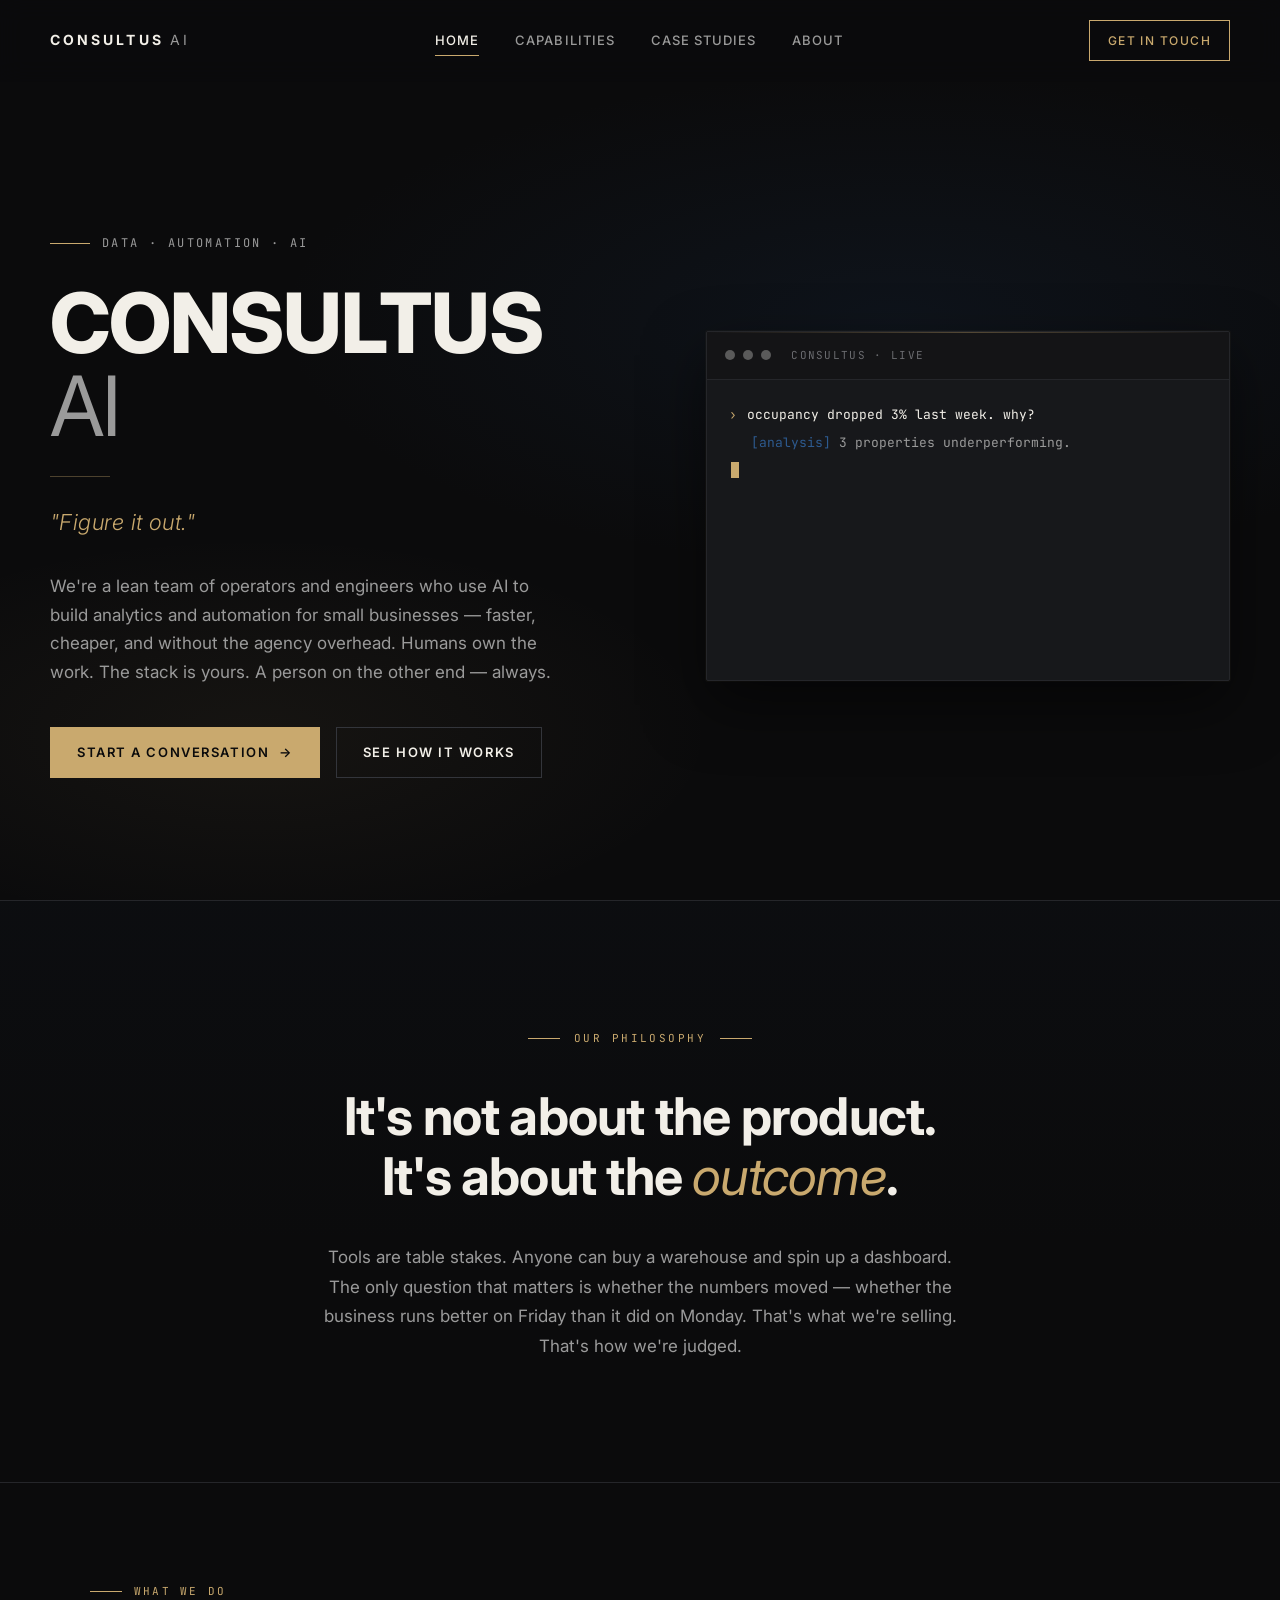
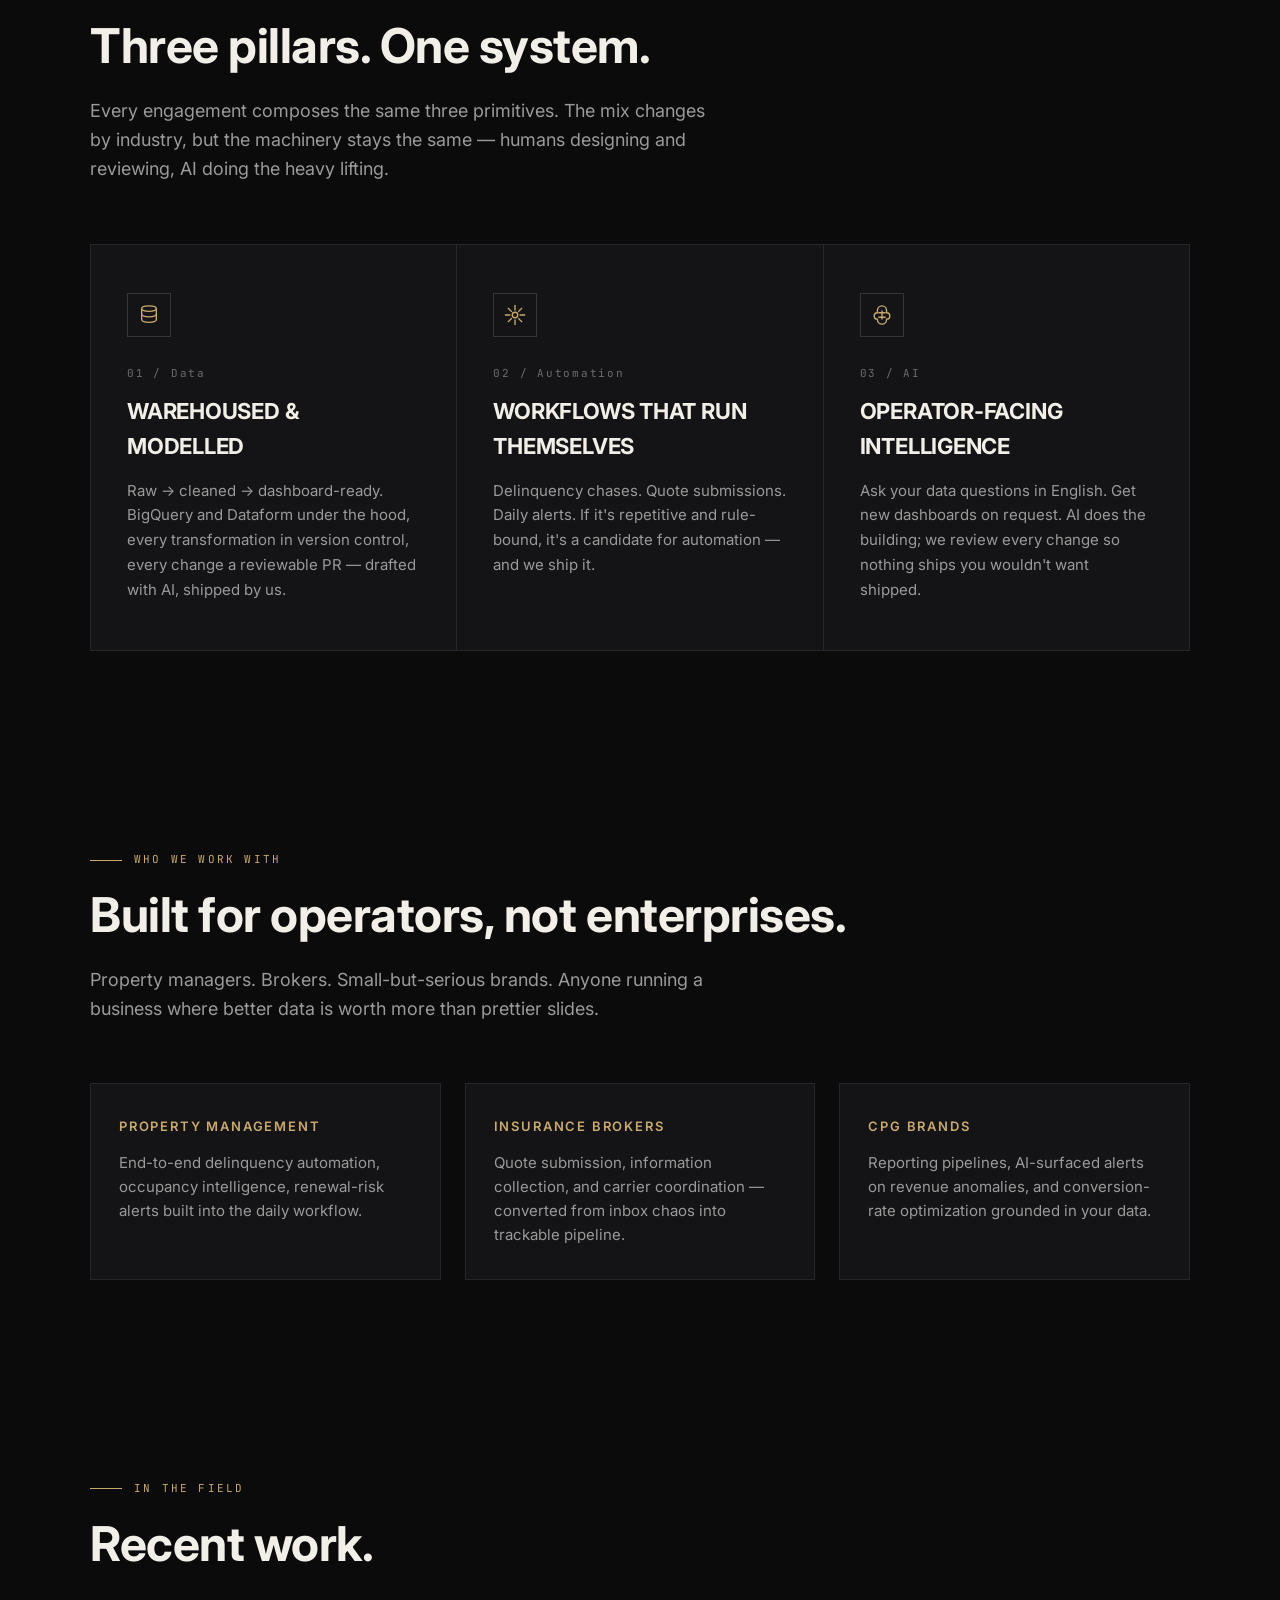
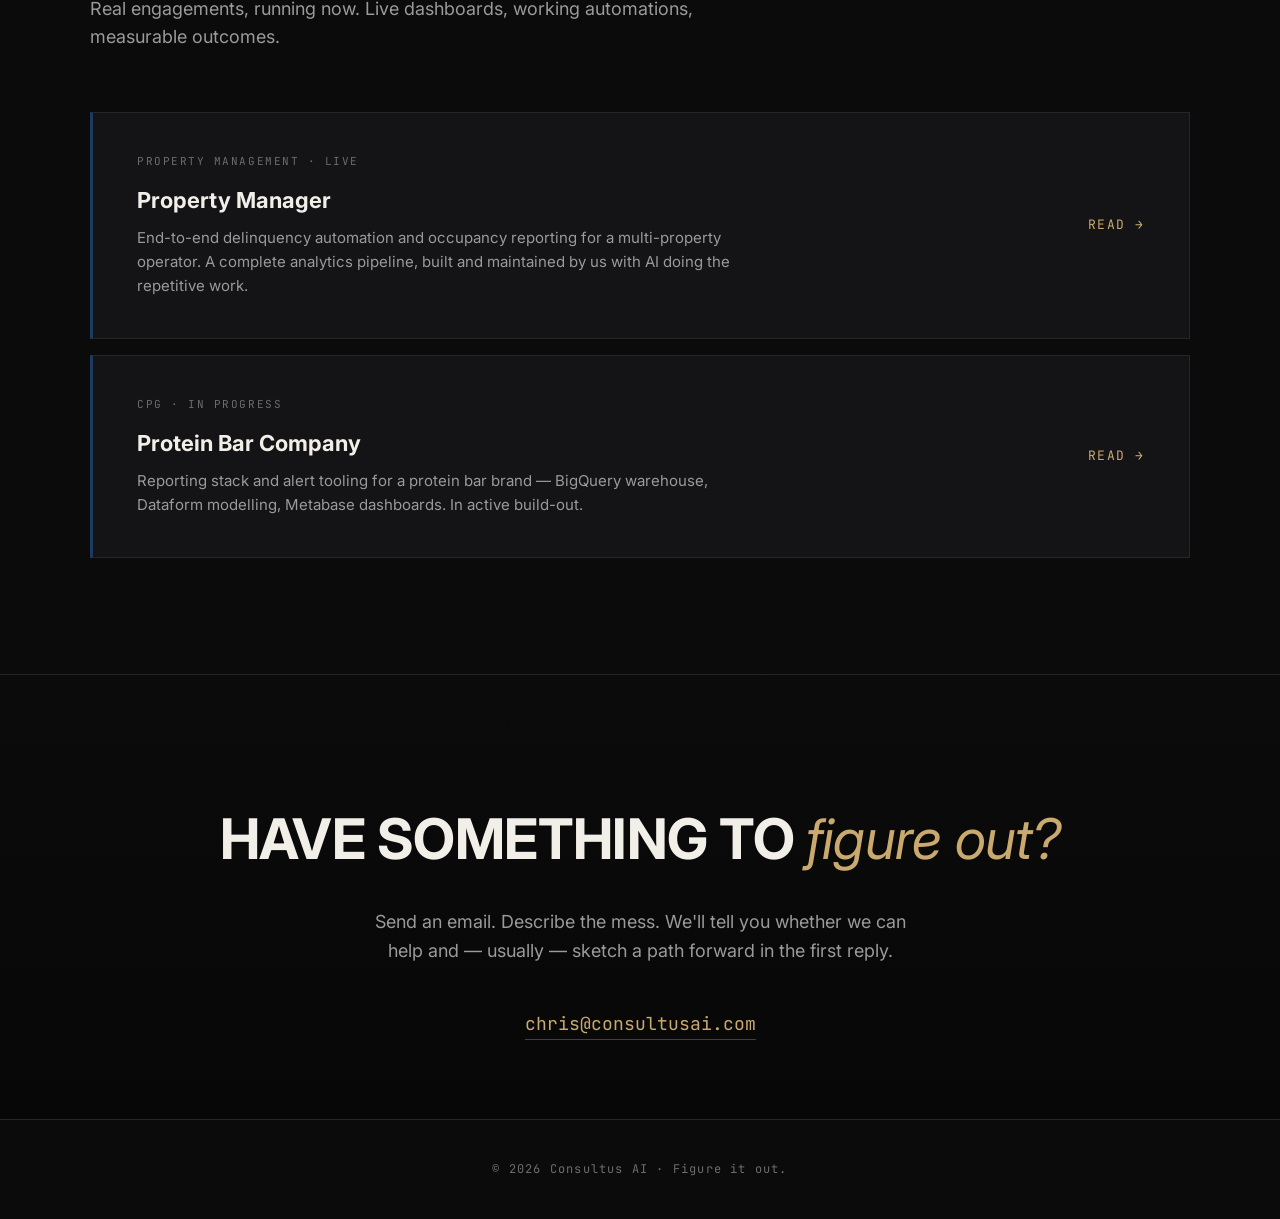
==== commit aea6c1fb: "Copy: 'small' team -> 'lean' team; tighten hero closing sentence" ====
--- a/index.html
+++ b/index.html
@@ -49,10 +49,10 @@
           <div class="hero-divider"></div>
           <div class="hero-motto">"Figure it out."</div>
           <p class="hero-copy">
-            We're a small team of operators and engineers who use AI to build
+            We're a lean team of operators and engineers who use AI to build
             analytics and automation for small businesses — faster, cheaper,
-            and without the agency overhead. You get humans who own the work,
-            a stack you can see into, and answers whenever you ask.
+            and without the agency overhead. Humans own the work. The stack
+            is yours. A person on the other end — always.
           </p>
           <div class="hero-ctas">
             <a href="mailto:chris@consultusai.com" class="btn btn-primary">
